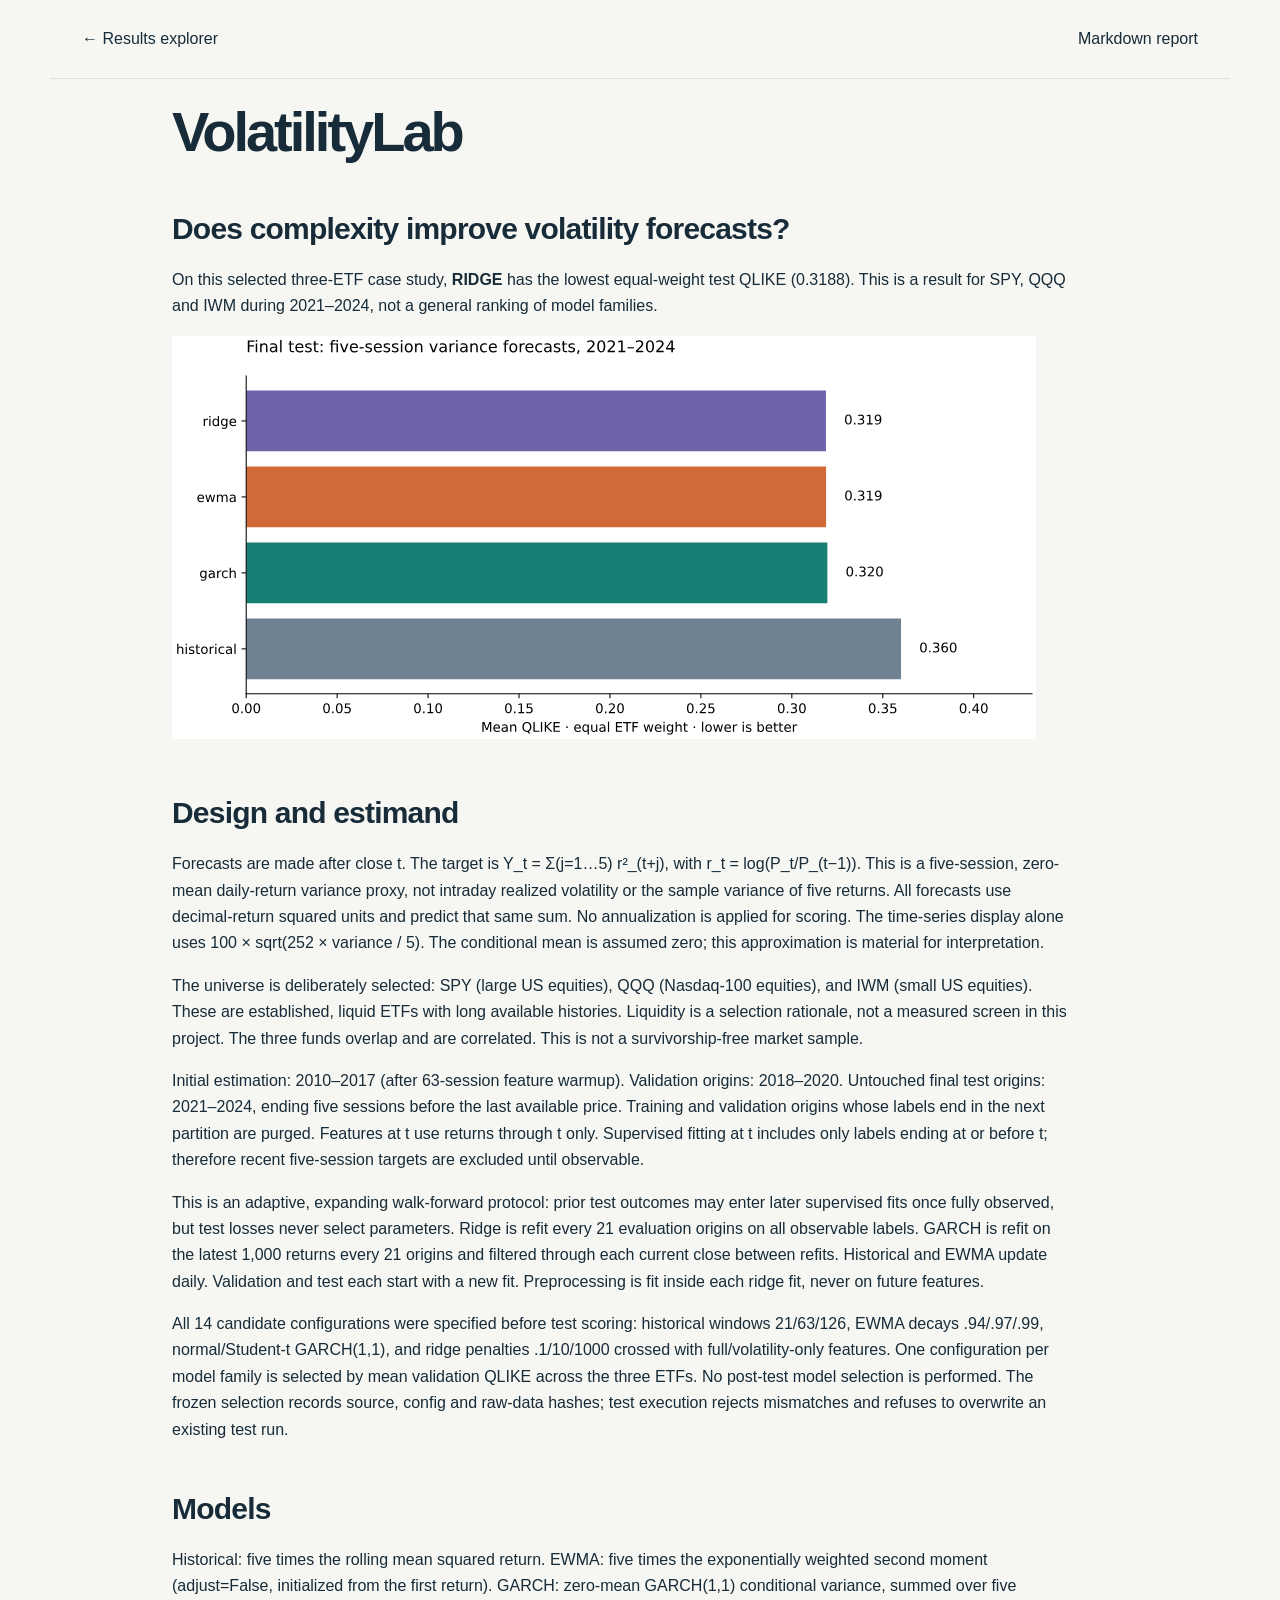
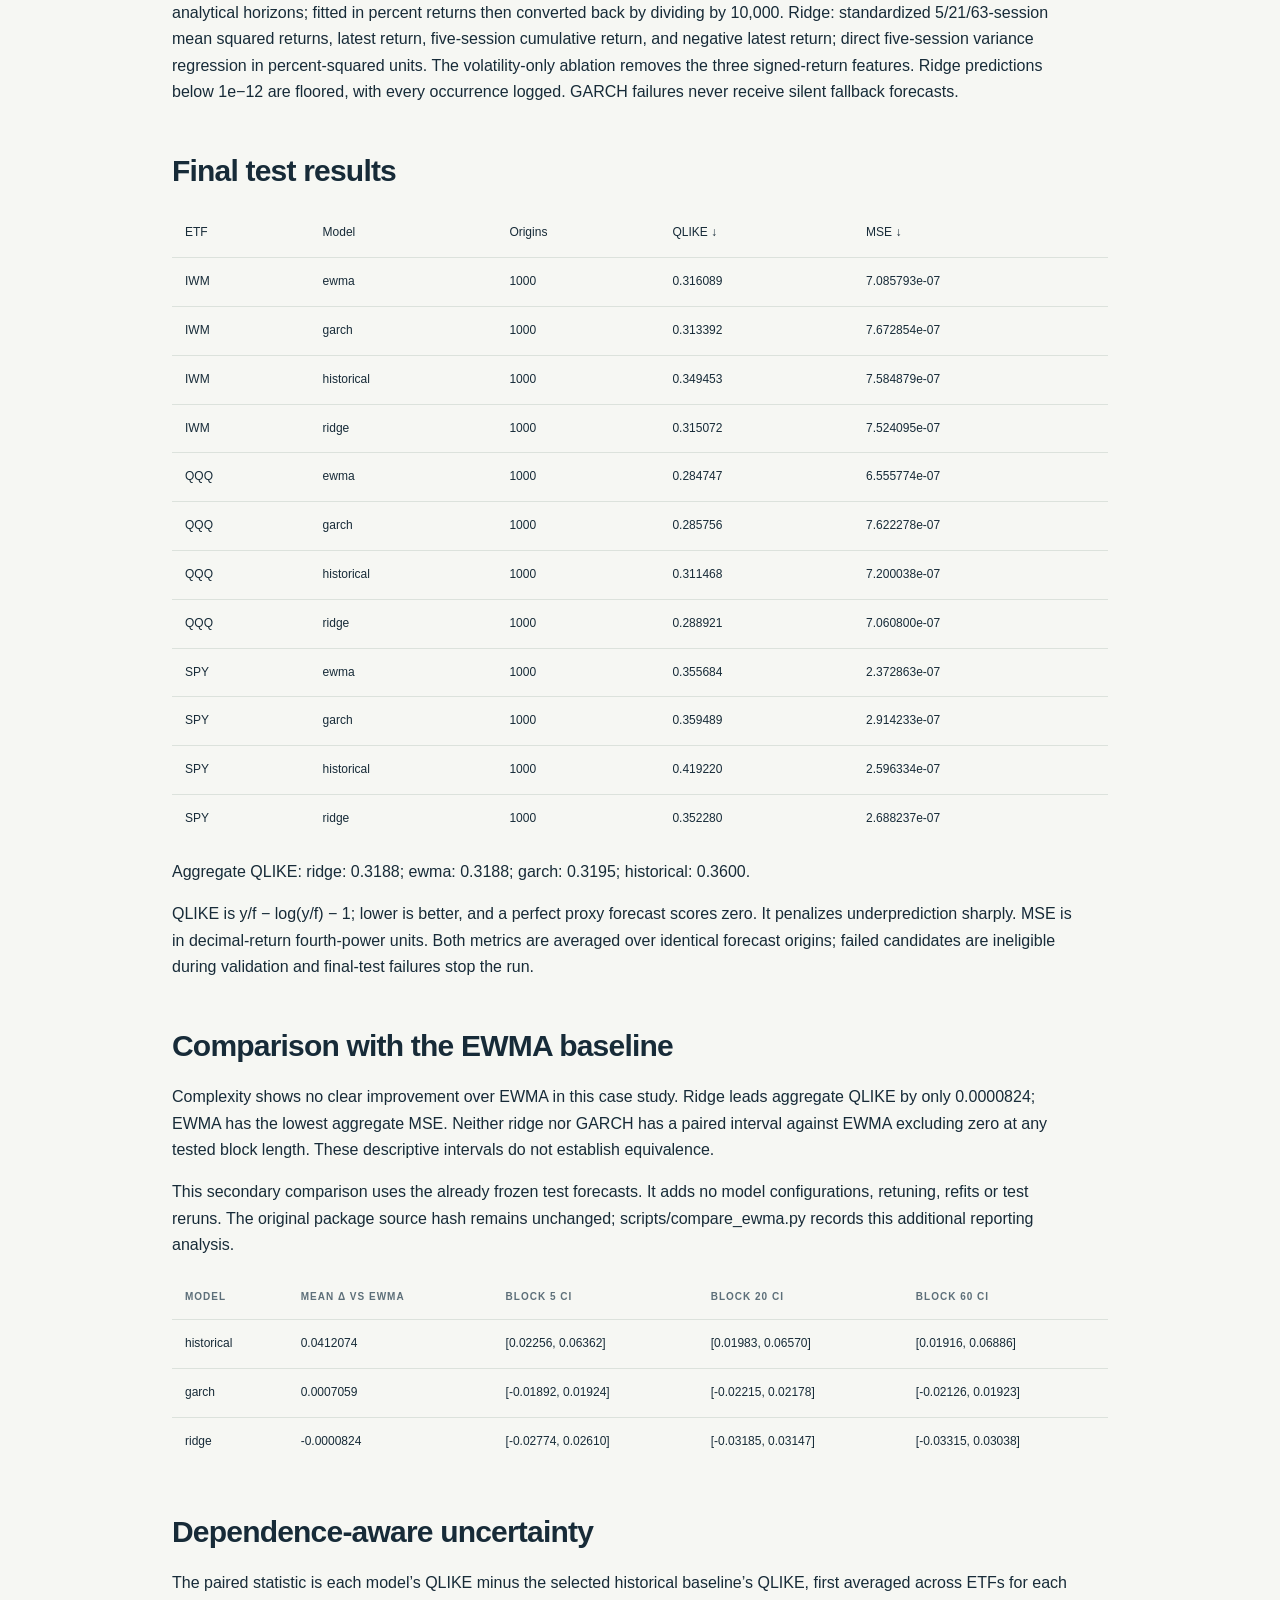
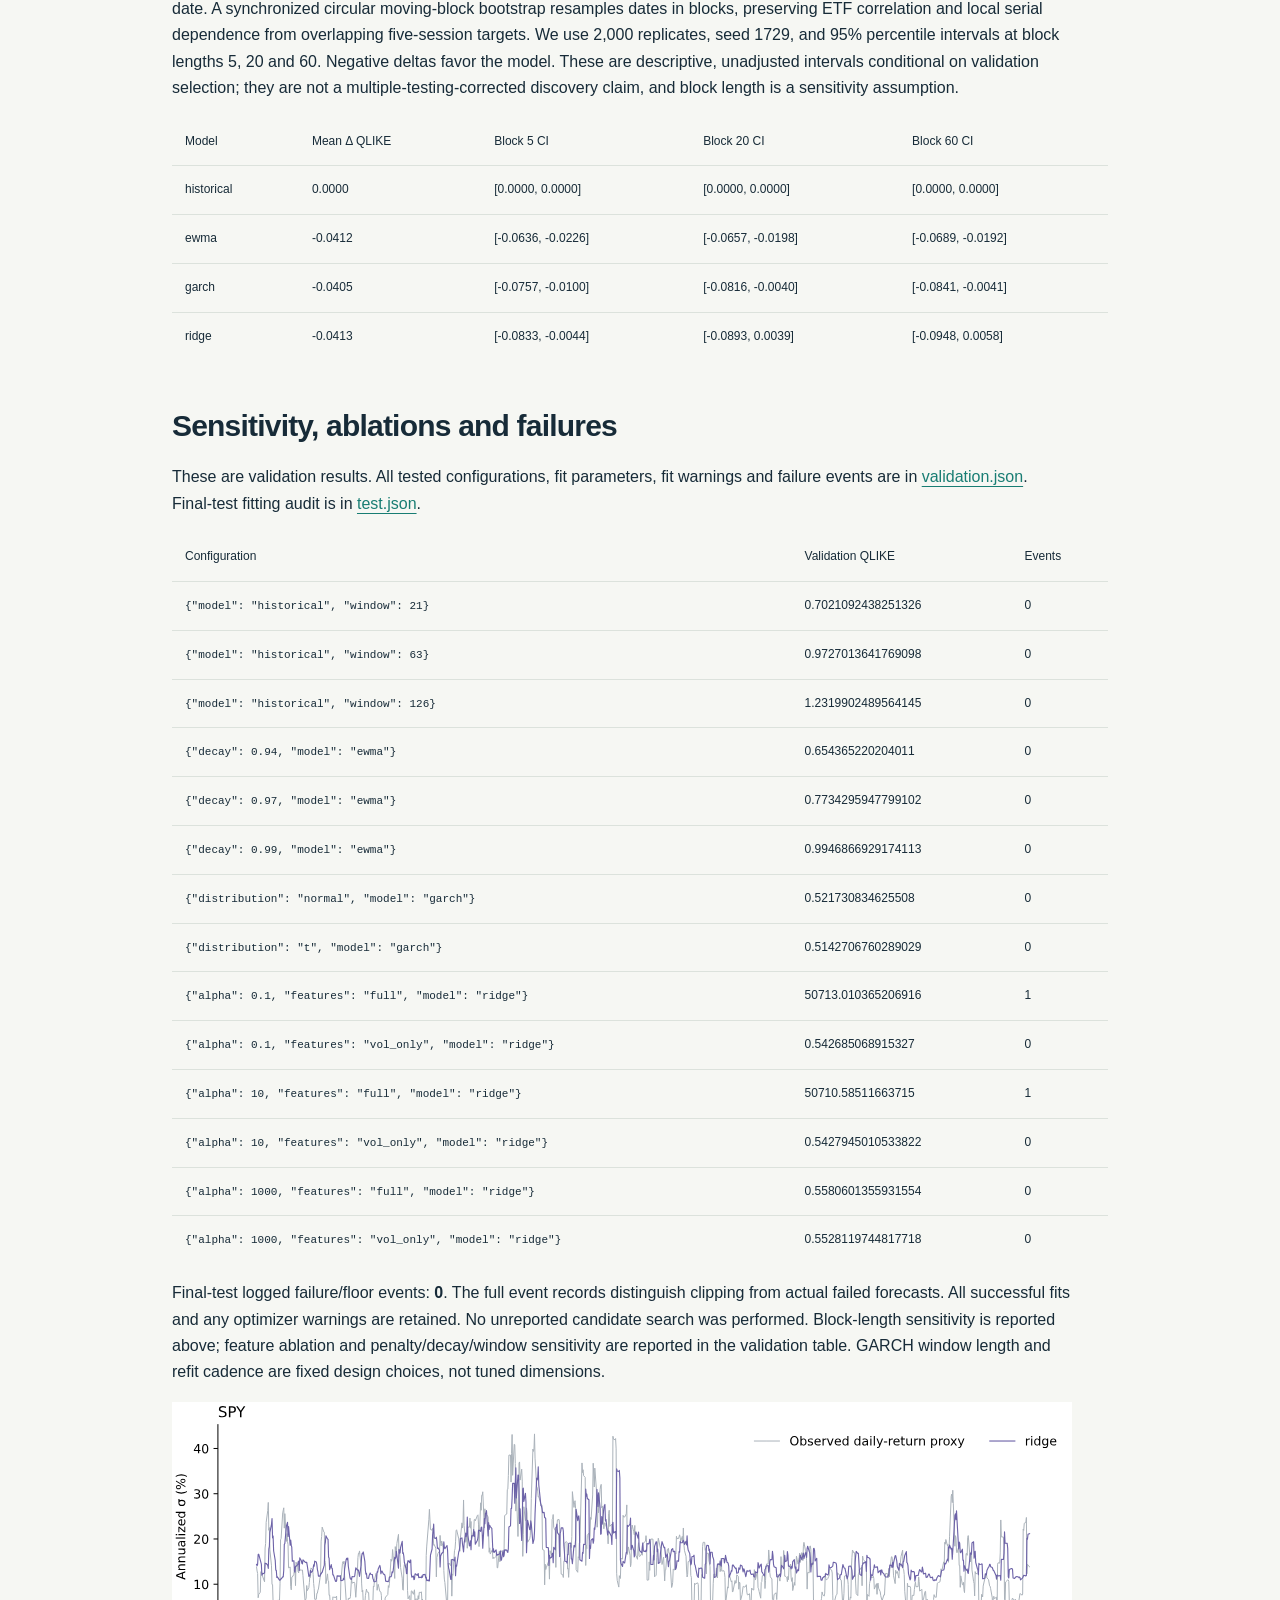
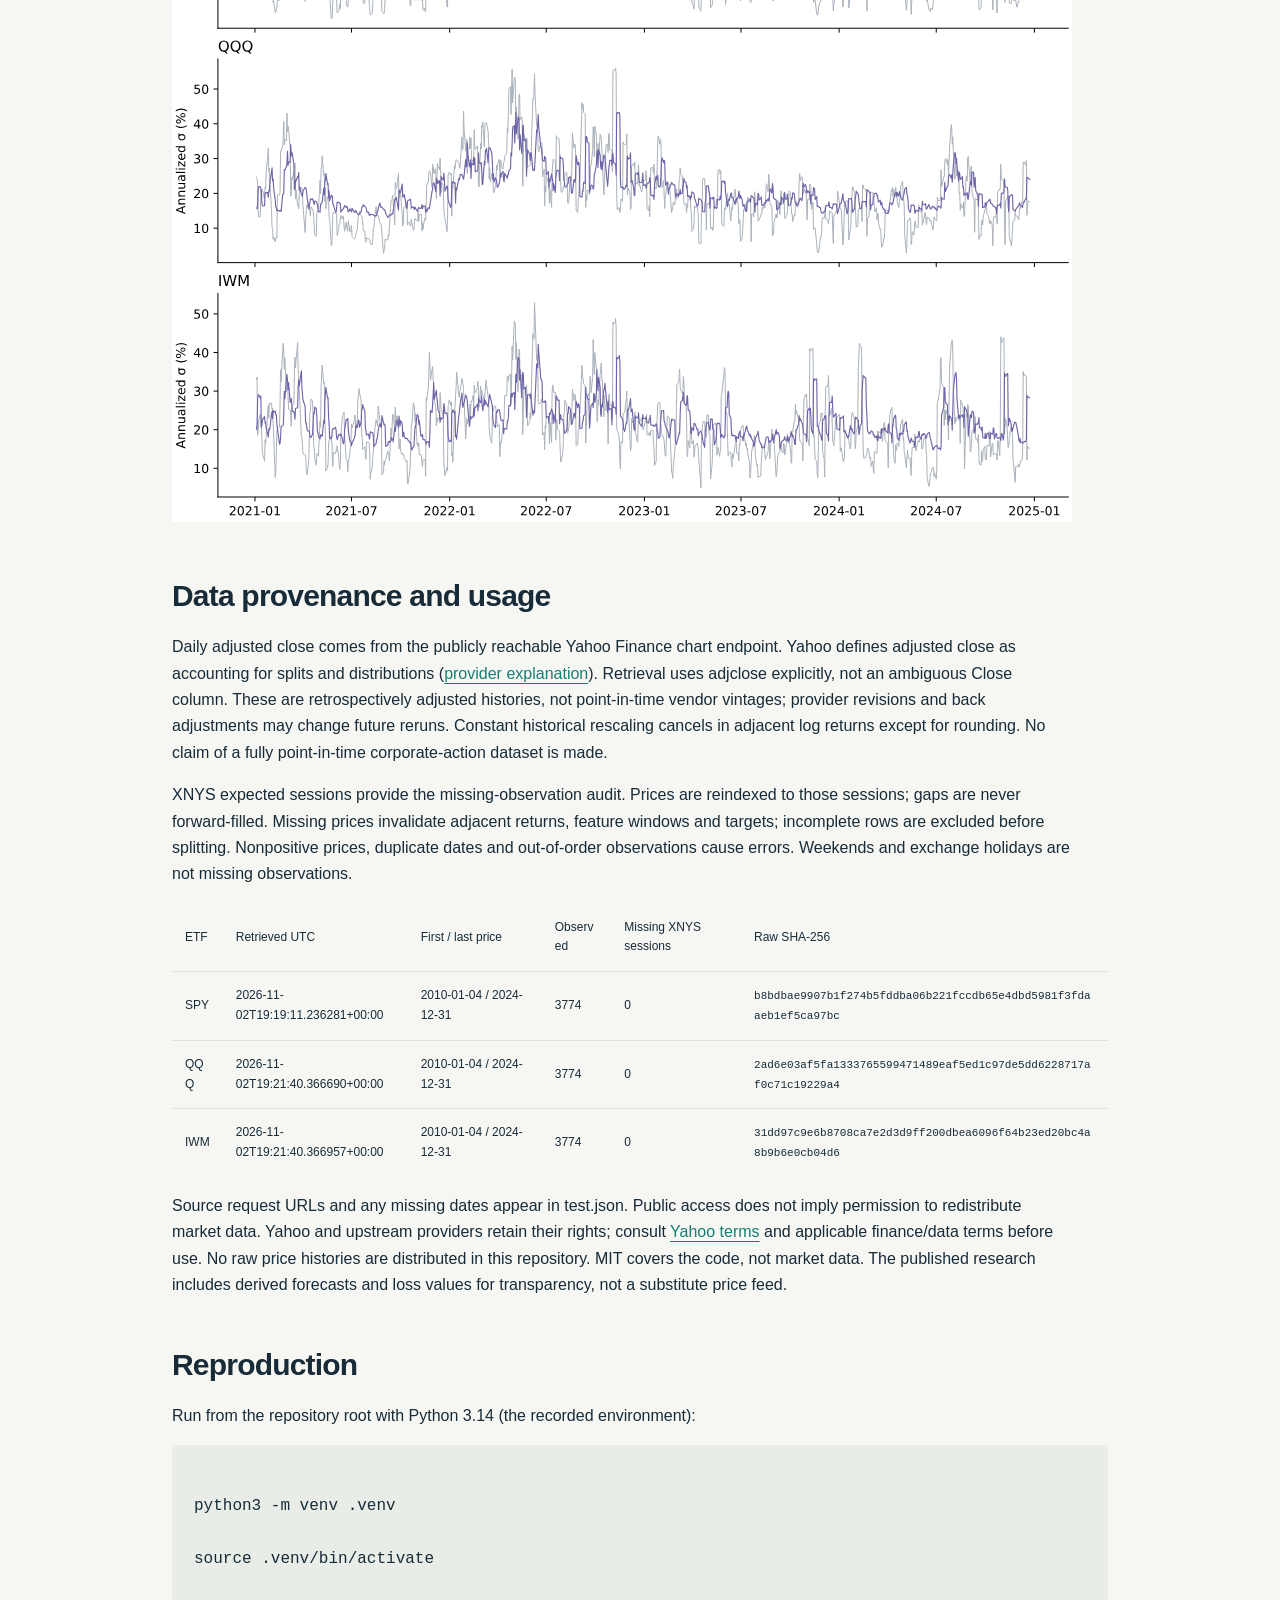
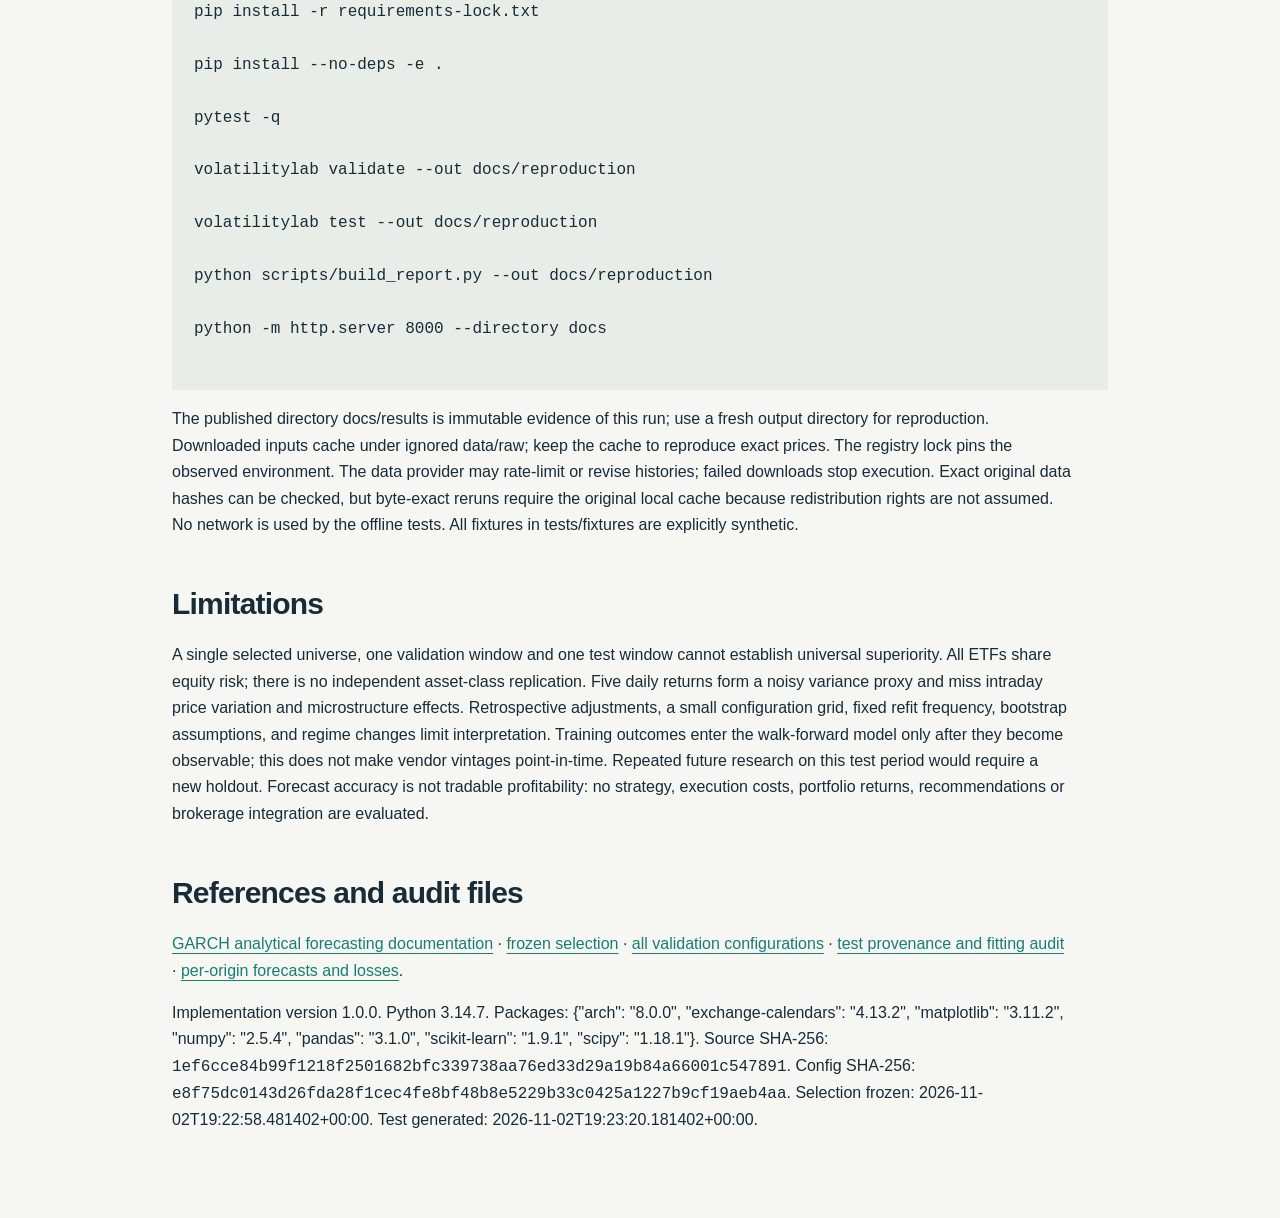
==== docs/report.html @ 75e5f73a "Publish reproducible ETF volatility study, frozen experiments, report and explorer" ====
<!doctype html><html lang="en"><meta charset="utf-8"><meta name="viewport" content="width=device-width,initial-scale=1"><title>VolatilityLab · Research report</title><link rel="stylesheet" href="style.css"><body><nav><a href="index.html">← Results explorer</a><a href="report.md">Markdown report</a></nav><main class="report"><h1>VolatilityLab</h1>
<h2>Does complexity improve volatility forecasts?</h2>
<p>On this selected three-ETF case study, <strong>RIDGE</strong> has the lowest equal-weight test QLIKE (0.3188). This is a result for SPY, QQQ and IWM during 2021–2024, not a general ranking of model families.</p>
<p><img alt="Final test comparison" src="comparison.svg"></p>
<h2>Design and estimand</h2>
<p>Forecasts are made after close t. The target is Y_t = Σ(j=1…5) r²_(t+j), with r_t = log(P_t/P_(t−1)). This is a five-session, zero-mean daily-return variance proxy, not intraday realized volatility or the sample variance of five returns. All forecasts use decimal-return squared units and predict that same sum. No annualization is applied for scoring. The time-series display alone uses 100 × sqrt(252 × variance / 5). The conditional mean is assumed zero; this approximation is material for interpretation.</p>
<p>The universe is deliberately selected: SPY (large US equities), QQQ (Nasdaq-100 equities), and IWM (small US equities). These are established, liquid ETFs with long available histories. Liquidity is a selection rationale, not a measured screen in this project. The three funds overlap and are correlated. This is not a survivorship-free market sample.</p>
<p>Initial estimation: 2010–2017 (after 63-session feature warmup). Validation origins: 2018–2020. Untouched final test origins: 2021–2024, ending five sessions before the last available price. Training and validation origins whose labels end in the next partition are purged. Features at t use returns through t only. Supervised fitting at t includes only labels ending at or before t; therefore recent five-session targets are excluded until observable.</p>
<p>This is an adaptive, expanding walk-forward protocol: prior test outcomes may enter later supervised fits once fully observed, but test losses never select parameters. Ridge is refit every 21 evaluation origins on all observable labels. GARCH is refit on the latest 1,000 returns every 21 origins and filtered through each current close between refits. Historical and EWMA update daily. Validation and test each start with a new fit. Preprocessing is fit inside each ridge fit, never on future features.</p>
<p>All 14 candidate configurations were specified before test scoring: historical windows 21/63/126, EWMA decays .94/.97/.99, normal/Student-t GARCH(1,1), and ridge penalties .1/10/1000 crossed with full/volatility-only features. One configuration per model family is selected by mean validation QLIKE across the three ETFs. No post-test model selection is performed. The frozen selection records source, config and raw-data hashes; test execution rejects mismatches and refuses to overwrite an existing test run.</p>
<h2>Models</h2>
<p>Historical: five times the rolling mean squared return. EWMA: five times the exponentially weighted second moment (adjust=False, initialized from the first return). GARCH: zero-mean GARCH(1,1) conditional variance, summed over five analytical horizons; fitted in percent returns then converted back by dividing by 10,000. Ridge: standardized 5/21/63-session mean squared returns, latest return, five-session cumulative return, and negative latest return; direct five-session variance regression in percent-squared units. The volatility-only ablation removes the three signed-return features. Ridge predictions below 1e−12 are floored, with every occurrence logged. GARCH failures never receive silent fallback forecasts.</p>
<h2>Final test results</h2>
<div class="table-wrap"><table>
<tr><td>ETF</td><td>Model</td><td>Origins</td><td>QLIKE ↓</td><td>MSE ↓</td></tr>
<tr><td>IWM</td><td>ewma</td><td>1000</td><td>0.316089</td><td>7.085793e-07</td></tr>
<tr><td>IWM</td><td>garch</td><td>1000</td><td>0.313392</td><td>7.672854e-07</td></tr>
<tr><td>IWM</td><td>historical</td><td>1000</td><td>0.349453</td><td>7.584879e-07</td></tr>
<tr><td>IWM</td><td>ridge</td><td>1000</td><td>0.315072</td><td>7.524095e-07</td></tr>
<tr><td>QQQ</td><td>ewma</td><td>1000</td><td>0.284747</td><td>6.555774e-07</td></tr>
<tr><td>QQQ</td><td>garch</td><td>1000</td><td>0.285756</td><td>7.622278e-07</td></tr>
<tr><td>QQQ</td><td>historical</td><td>1000</td><td>0.311468</td><td>7.200038e-07</td></tr>
<tr><td>QQQ</td><td>ridge</td><td>1000</td><td>0.288921</td><td>7.060800e-07</td></tr>
<tr><td>SPY</td><td>ewma</td><td>1000</td><td>0.355684</td><td>2.372863e-07</td></tr>
<tr><td>SPY</td><td>garch</td><td>1000</td><td>0.359489</td><td>2.914233e-07</td></tr>
<tr><td>SPY</td><td>historical</td><td>1000</td><td>0.419220</td><td>2.596334e-07</td></tr>
<tr><td>SPY</td><td>ridge</td><td>1000</td><td>0.352280</td><td>2.688237e-07</td></tr>
</table></div>
<p>Aggregate QLIKE: ridge: 0.3188; ewma: 0.3188; garch: 0.3195; historical: 0.3600.</p>
<p>QLIKE is y/f − log(y/f) − 1; lower is better, and a perfect proxy forecast scores zero. It penalizes underprediction sharply. MSE is in decimal-return fourth-power units. Both metrics are averaged over identical forecast origins; failed candidates are ineligible during validation and final-test failures stop the run.</p>
<h2>Comparison with the EWMA baseline</h2><p>Complexity shows no clear improvement over EWMA in this case study. Ridge leads aggregate QLIKE by only 0.0000824; EWMA has the lowest aggregate MSE. Neither ridge nor GARCH has a paired interval against EWMA excluding zero at any tested block length. These descriptive intervals do not establish equivalence.</p><p>This secondary comparison uses the already frozen test forecasts. It adds no model configurations, retuning, refits or test reruns. The original package source hash remains unchanged; scripts/compare_ewma.py records this additional reporting analysis.</p><div class="table-wrap"><table><tr><th>Model</th><th>Mean Δ vs EWMA</th><th>Block 5 CI</th><th>Block 20 CI</th><th>Block 60 CI</th></tr><tr><td>historical</td><td>0.0412074</td><td>[0.02256, 0.06362]</td><td>[0.01983, 0.06570]</td><td>[0.01916, 0.06886]</td></tr><tr><td>garch</td><td>0.0007059</td><td>[-0.01892, 0.01924]</td><td>[-0.02215, 0.02178]</td><td>[-0.02126, 0.01923]</td></tr><tr><td>ridge</td><td>-0.0000824</td><td>[-0.02774, 0.02610]</td><td>[-0.03185, 0.03147]</td><td>[-0.03315, 0.03038]</td></tr></table></div><h2>Dependence-aware uncertainty</h2>
<p>The paired statistic is each model’s QLIKE minus the selected historical baseline’s QLIKE, first averaged across ETFs for each date. A synchronized circular moving-block bootstrap resamples dates in blocks, preserving ETF correlation and local serial dependence from overlapping five-session targets. We use 2,000 replicates, seed 1729, and 95% percentile intervals at block lengths 5, 20 and 60. Negative deltas favor the model. These are descriptive, unadjusted intervals conditional on validation selection; they are not a multiple-testing-corrected discovery claim, and block length is a sensitivity assumption.</p>
<div class="table-wrap"><table>
<tr><td>Model</td><td>Mean Δ QLIKE</td><td>Block 5 CI</td><td>Block 20 CI</td><td>Block 60 CI</td></tr>
<tr><td>historical</td><td>0.0000</td><td>[0.0000, 0.0000]</td><td>[0.0000, 0.0000]</td><td>[0.0000, 0.0000]</td></tr>
<tr><td>ewma</td><td>-0.0412</td><td>[-0.0636, -0.0226]</td><td>[-0.0657, -0.0198]</td><td>[-0.0689, -0.0192]</td></tr>
<tr><td>garch</td><td>-0.0405</td><td>[-0.0757, -0.0100]</td><td>[-0.0816, -0.0040]</td><td>[-0.0841, -0.0041]</td></tr>
<tr><td>ridge</td><td>-0.0413</td><td>[-0.0833, -0.0044]</td><td>[-0.0893, 0.0039]</td><td>[-0.0948, 0.0058]</td></tr>
</table></div>
<h2>Sensitivity, ablations and failures</h2>
<p>These are validation results. All tested configurations, fit parameters, fit warnings and failure events are in <a href="results/validation.json">validation.json</a>. Final-test fitting audit is in <a href="results/test.json">test.json</a>.</p>
<div class="table-wrap"><table>
<tr><td>Configuration</td><td>Validation QLIKE</td><td>Events</td></tr>
<tr><td><code>{&quot;model&quot;: &quot;historical&quot;, &quot;window&quot;: 21}</code></td><td>0.7021092438251326</td><td>0</td></tr>
<tr><td><code>{&quot;model&quot;: &quot;historical&quot;, &quot;window&quot;: 63}</code></td><td>0.9727013641769098</td><td>0</td></tr>
<tr><td><code>{&quot;model&quot;: &quot;historical&quot;, &quot;window&quot;: 126}</code></td><td>1.2319902489564145</td><td>0</td></tr>
<tr><td><code>{&quot;decay&quot;: 0.94, &quot;model&quot;: &quot;ewma&quot;}</code></td><td>0.654365220204011</td><td>0</td></tr>
<tr><td><code>{&quot;decay&quot;: 0.97, &quot;model&quot;: &quot;ewma&quot;}</code></td><td>0.7734295947799102</td><td>0</td></tr>
<tr><td><code>{&quot;decay&quot;: 0.99, &quot;model&quot;: &quot;ewma&quot;}</code></td><td>0.9946866929174113</td><td>0</td></tr>
<tr><td><code>{&quot;distribution&quot;: &quot;normal&quot;, &quot;model&quot;: &quot;garch&quot;}</code></td><td>0.521730834625508</td><td>0</td></tr>
<tr><td><code>{&quot;distribution&quot;: &quot;t&quot;, &quot;model&quot;: &quot;garch&quot;}</code></td><td>0.5142706760289029</td><td>0</td></tr>
<tr><td><code>{&quot;alpha&quot;: 0.1, &quot;features&quot;: &quot;full&quot;, &quot;model&quot;: &quot;ridge&quot;}</code></td><td>50713.010365206916</td><td>1</td></tr>
<tr><td><code>{&quot;alpha&quot;: 0.1, &quot;features&quot;: &quot;vol_only&quot;, &quot;model&quot;: &quot;ridge&quot;}</code></td><td>0.542685068915327</td><td>0</td></tr>
<tr><td><code>{&quot;alpha&quot;: 10, &quot;features&quot;: &quot;full&quot;, &quot;model&quot;: &quot;ridge&quot;}</code></td><td>50710.58511663715</td><td>1</td></tr>
<tr><td><code>{&quot;alpha&quot;: 10, &quot;features&quot;: &quot;vol_only&quot;, &quot;model&quot;: &quot;ridge&quot;}</code></td><td>0.5427945010533822</td><td>0</td></tr>
<tr><td><code>{&quot;alpha&quot;: 1000, &quot;features&quot;: &quot;full&quot;, &quot;model&quot;: &quot;ridge&quot;}</code></td><td>0.5580601355931554</td><td>0</td></tr>
<tr><td><code>{&quot;alpha&quot;: 1000, &quot;features&quot;: &quot;vol_only&quot;, &quot;model&quot;: &quot;ridge&quot;}</code></td><td>0.5528119744817718</td><td>0</td></tr>
</table></div>
<p>Final-test logged failure/floor events: <strong>0</strong>. The full event records distinguish clipping from actual failed forecasts. All successful fits and any optimizer warnings are retained. No unreported candidate search was performed. Block-length sensitivity is reported above; feature ablation and penalty/decay/window sensitivity are reported in the validation table. GARCH window length and refit cadence are fixed design choices, not tuned dimensions.</p>
<p><img alt="Observed proxy and best aggregate model" src="paths.svg"></p>
<h2>Data provenance and usage</h2>
<p>Daily adjusted close comes from the publicly reachable Yahoo Finance chart endpoint. Yahoo defines adjusted close as accounting for splits and distributions (<a href="https://in.help.yahoo.com/kb/adjusted-close-sln28256.html">provider explanation</a>). Retrieval uses adjclose explicitly, not an ambiguous Close column. These are retrospectively adjusted histories, not point-in-time vendor vintages; provider revisions and back adjustments may change future reruns. Constant historical rescaling cancels in adjacent log returns except for rounding. No claim of a fully point-in-time corporate-action dataset is made.</p>
<p>XNYS expected sessions provide the missing-observation audit. Prices are reindexed to those sessions; gaps are never forward-filled. Missing prices invalidate adjacent returns, feature windows and targets; incomplete rows are excluded before splitting. Nonpositive prices, duplicate dates and out-of-order observations cause errors. Weekends and exchange holidays are not missing observations.</p>
<div class="table-wrap"><table>
<tr><td>ETF</td><td>Retrieved UTC</td><td>First / last price</td><td>Observed</td><td>Missing XNYS sessions</td><td>Raw SHA-256</td></tr>
<tr><td>SPY</td><td>2026-11-02T19:19:11.236281+00:00</td><td>2010-01-04 / 2024-12-31</td><td>3774</td><td>0</td><td><code>b8bdbae9907b1f274b5fddba06b221fccdb65e4dbd5981f3fdaaeb1ef5ca97bc</code></td></tr>
<tr><td>QQQ</td><td>2026-11-02T19:21:40.366690+00:00</td><td>2010-01-04 / 2024-12-31</td><td>3774</td><td>0</td><td><code>2ad6e03af5fa1333765599471489eaf5ed1c97de5dd6228717af0c71c19229a4</code></td></tr>
<tr><td>IWM</td><td>2026-11-02T19:21:40.366957+00:00</td><td>2010-01-04 / 2024-12-31</td><td>3774</td><td>0</td><td><code>31dd97c9e6b8708ca7e2d3d9ff200dbea6096f64b23ed20bc4a8b9b6e0cb04d6</code></td></tr>
</table></div>
<p>Source request URLs and any missing dates appear in test.json. Public access does not imply permission to redistribute market data. Yahoo and upstream providers retain their rights; consult <a href="https://legal.yahoo.com/us/en/yahoo/terms/otos/index.html">Yahoo terms</a> and applicable finance/data terms before use. No raw price histories are distributed in this repository. MIT covers the code, not market data. The published research includes derived forecasts and loss values for transparency, not a substitute price feed.</p>
<h2>Reproduction</h2>
<p>Run from the repository root with Python 3.14 (the recorded environment):</p>
<pre><code>
python3 -m venv .venv

source .venv/bin/activate

pip install -r requirements-lock.txt

pip install --no-deps -e .

pytest -q

volatilitylab validate --out docs/reproduction

volatilitylab test --out docs/reproduction

python scripts/build_report.py --out docs/reproduction

python -m http.server 8000 --directory docs

</code></pre>
<p>The published directory docs/results is immutable evidence of this run; use a fresh output directory for reproduction. Downloaded inputs cache under ignored data/raw; keep the cache to reproduce exact prices. The registry lock pins the observed environment. The data provider may rate-limit or revise histories; failed downloads stop execution. Exact original data hashes can be checked, but byte-exact reruns require the original local cache because redistribution rights are not assumed. No network is used by the offline tests. All fixtures in tests/fixtures are explicitly synthetic.</p>
<h2>Limitations</h2>
<p>A single selected universe, one validation window and one test window cannot establish universal superiority. All ETFs share equity risk; there is no independent asset-class replication. Five daily returns form a noisy variance proxy and miss intraday price variation and microstructure effects. Retrospective adjustments, a small configuration grid, fixed refit frequency, bootstrap assumptions, and regime changes limit interpretation. Training outcomes enter the walk-forward model only after they become observable; this does not make vendor vintages point-in-time. Repeated future research on this test period would require a new holdout. Forecast accuracy is not tradable profitability: no strategy, execution costs, portfolio returns, recommendations or brokerage integration are evaluated.</p>
<h2>References and audit files</h2>
<p><a href="https://arch.readthedocs.io/en/stable/univariate/forecasting.html">GARCH analytical forecasting documentation</a> · <a href="results/frozen.json">frozen selection</a> · <a href="results/validation.json">all validation configurations</a> · <a href="results/test.json">test provenance and fitting audit</a> · <a href="results/forecasts.csv">per-origin forecasts and losses</a>.</p>
<p>Implementation version 1.0.0. Python 3.14.7. Packages: {&quot;arch&quot;: &quot;8.0.0&quot;, &quot;exchange-calendars&quot;: &quot;4.13.2&quot;, &quot;matplotlib&quot;: &quot;3.11.2&quot;, &quot;numpy&quot;: &quot;2.5.4&quot;, &quot;pandas&quot;: &quot;3.1.0&quot;, &quot;scikit-learn&quot;: &quot;1.9.1&quot;, &quot;scipy&quot;: &quot;1.18.1&quot;}. Source SHA-256: <code>1ef6cce84b99f1218f2501682bfc339738aa76ed33d29a19b84a66001c547891</code>. Config SHA-256: <code>e8f75dc0143d26fda28f1cec4fe8bf48b8e5229b33c0425a1227b9cf19aeb4aa</code>. Selection frozen: 2026-11-02T19:22:58.481402+00:00. Test generated: 2026-11-02T19:23:20.181402+00:00.</p></main></body></html>
---- docs/style.css ----
:root{--ink:#172b38;--muted:#5d6f79;--paper:#f6f7f3;--line:#dce2dc;--green:#187d73;--orange:#d16a38}*{box-sizing:border-box}body{margin:0;background:var(--paper);color:var(--ink);font:16px/1.65 -apple-system,BlinkMacSystemFont,"Segoe UI",sans-serif}nav,main,footer{max-width:1180px;margin:auto}nav{padding:26px 32px;display:flex;justify-content:space-between;align-items:center;border-bottom:1px solid var(--line)}a{color:var(--green);text-underline-offset:4px}nav a{text-decoration:none;color:var(--ink)}nav div{display:flex;gap:28px;font-size:14px}.brand{font-weight:750;font-size:20px;display:flex;align-items:center;gap:12px}.mark{width:35px;height:35px;background:var(--ink);color:white;display:inline-flex;align-items:center;justify-content:center;font:700 23px Georgia}.mark span{color:#8bd3b8;margin-left:-7px}main{padding:0 32px}header{padding:65px 0 46px}.eyebrow{font:600 11px/1.6 ui-monospace,monospace;letter-spacing:1.8px;color:var(--green)}.dot{display:inline-block;width:7px;height:7px;background:var(--green);border-radius:50%;margin-right:7px}h1{font-size:clamp(42px,6.1vw,76px);font-weight:550;letter-spacing:-3px;line-height:1.08;margin:23px 0}h2{font-size:30px;line-height:1.2;letter-spacing:-.8px;font-weight:550;margin:12px 0 20px}.intro{font-size:19px;color:var(--muted);line-height:1.65}.tags{display:flex;flex-wrap:wrap;gap:12px;margin-top:27px}.tags span{font:10px ui-monospace,monospace;letter-spacing:1px;border:1px solid #cbd6ce;border-radius:3px;padding:8px 10px}.finding{background:#e7eee7;border:1px solid #d2ded3;padding:28px 32px;display:flex;justify-content:space-between;align-items:center;gap:24px;margin-bottom:36px}.finding h2{margin:9px 0}.finding p{max-width:670px;margin:0;color:#435a53}.button{display:inline-block;white-space:nowrap;border:1px solid #98b6a8;padding:10px 15px;font-size:13px;text-decoration:none}section{padding:33px 0 39px;border-bottom:1px solid var(--line)}.section-head{display:flex;justify-content:space-between;gap:30px;align-items:center}.controls{display:flex;gap:16px}label{font-size:11px;color:var(--muted);font-weight:600;letter-spacing:.4px}select{display:block;padding:9px 28px 9px 11px;border:1px solid #c6d0ca;background:#fff;border-radius:4px;color:var(--ink);font-size:13px;margin-top:6px}.inline-control{display:flex;align-items:center;gap:15px;margin:25px 0}.inline-control select{margin:0}.muted{color:var(--muted);font-size:13px}.bars{display:grid;gap:17px;padding:25px 0 30px}.bar-row{display:grid;grid-template-columns:90px 1fr 95px;gap:16px;align-items:center;font-size:13px}.track{background:#e8ece6;height:27px;border-radius:2px}.fill{height:100%;border-radius:2px;transition:width .25s}.value{font:12px ui-monospace,monospace}table{border-collapse:collapse;width:100%;font-size:13px;text-align:left}td,th{padding:14px 13px;border-bottom:1px solid var(--line)}th{font-size:10px;letter-spacing:1px;text-transform:uppercase;color:var(--muted);font-weight:600}tbody tr:last-child td{border-bottom:0}td code{font-size:11px}code{overflow-wrap:anywhere}.table-wrap{overflow-x:auto}.legend{display:flex;gap:24px;font-size:12px;margin-top:24px}.actual{color:#8996a0}.forecast{color:var(--green)}#path{width:100%;display:block;background:#fbfcfa;border:1px solid var(--line);margin-top:12px}.methods{display:grid;grid-template-columns:1fr 1fr;gap:70px;padding:45px 0}.methods p{color:var(--muted)}ol{list-style:none;counter-reset:step;padding:0;margin:0}li{counter-increment:step;position:relative;padding:0 0 22px 42px}li:before{content:'0' counter(step);position:absolute;left:0;top:1px;color:var(--green);font:13px ui-monospace,monospace}li strong{font-size:14px}li span{display:block;font-size:13px;color:var(--muted)}.downloads{display:grid;grid-template-columns:1fr 1fr;gap:12px;margin:28px 0}.downloads a{padding:20px;border:1px solid var(--line);text-decoration:none;font-size:14px;background:#fafbf8}.downloads a:hover{border-color:var(--green)}small{display:block;font-size:11px;color:var(--muted);margin-top:5px}details{margin:25px 0}summary{cursor:pointer;font-size:14px}footer{display:flex;justify-content:space-between;padding:28px 32px;color:var(--muted);font-size:11px}.report{max-width:1000px;padding-bottom:70px}.report h1{font-size:56px}.report h2{margin-top:48px}.report img{max-width:100%}.report p{max-width:900px}.report pre{background:#e8eee7;padding:22px;overflow:auto}.report td{font-size:12px;overflow-wrap:anywhere}.report table{min-width:680px}a:focus-visible,select:focus-visible,summary:focus-visible{outline:3px solid #d16a38;outline-offset:4px}@media(max-width:700px){nav{padding:19px 20px}nav div{gap:12px;font-size:11px}main{padding:0 20px}h1{letter-spacing:-2px}.finding,.section-head{display:block}.finding{padding:24px}.button{margin-top:20px}.controls{margin:20px 0}.methods{grid-template-columns:1fr;gap:20px}.downloads{grid-template-columns:1fr}footer{display:block}.bar-row{grid-template-columns:75px 1fr 75px;gap:8px}.value{font-size:10px}.report h1{font-size:42px}}
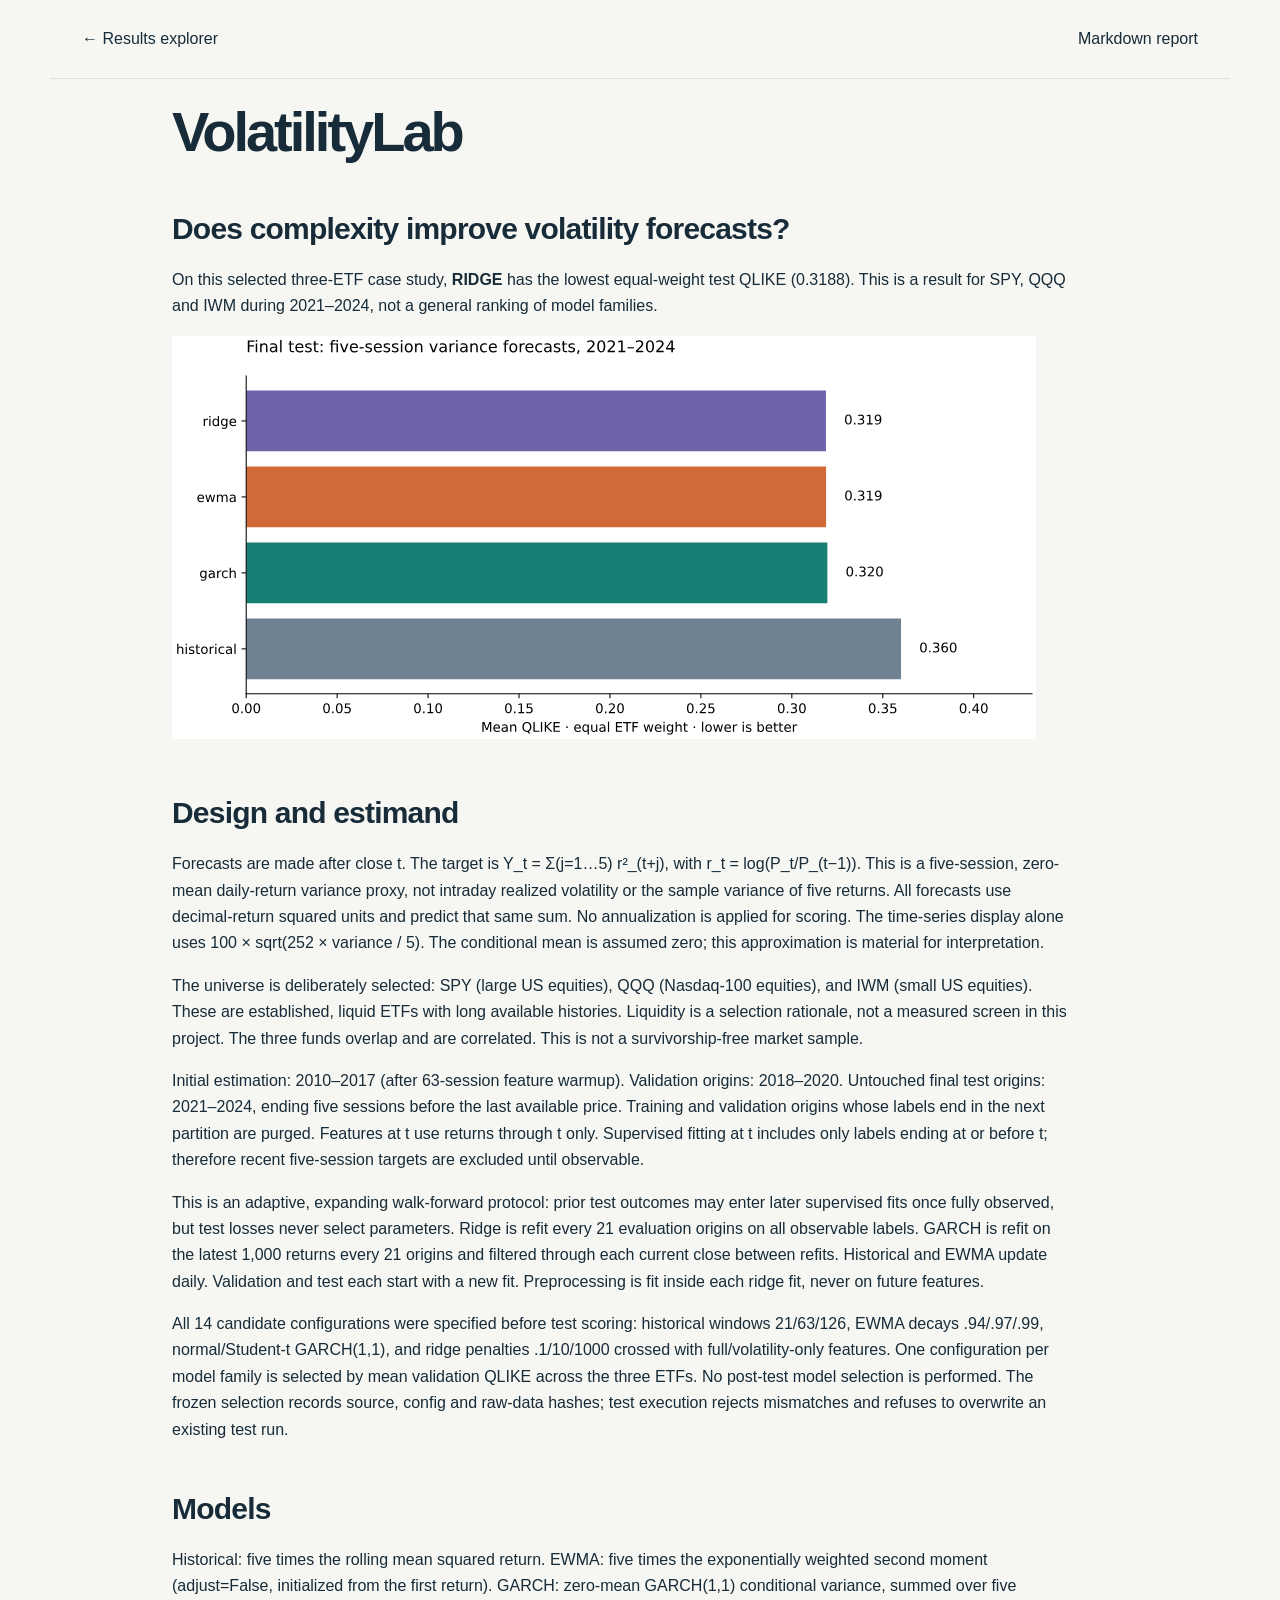
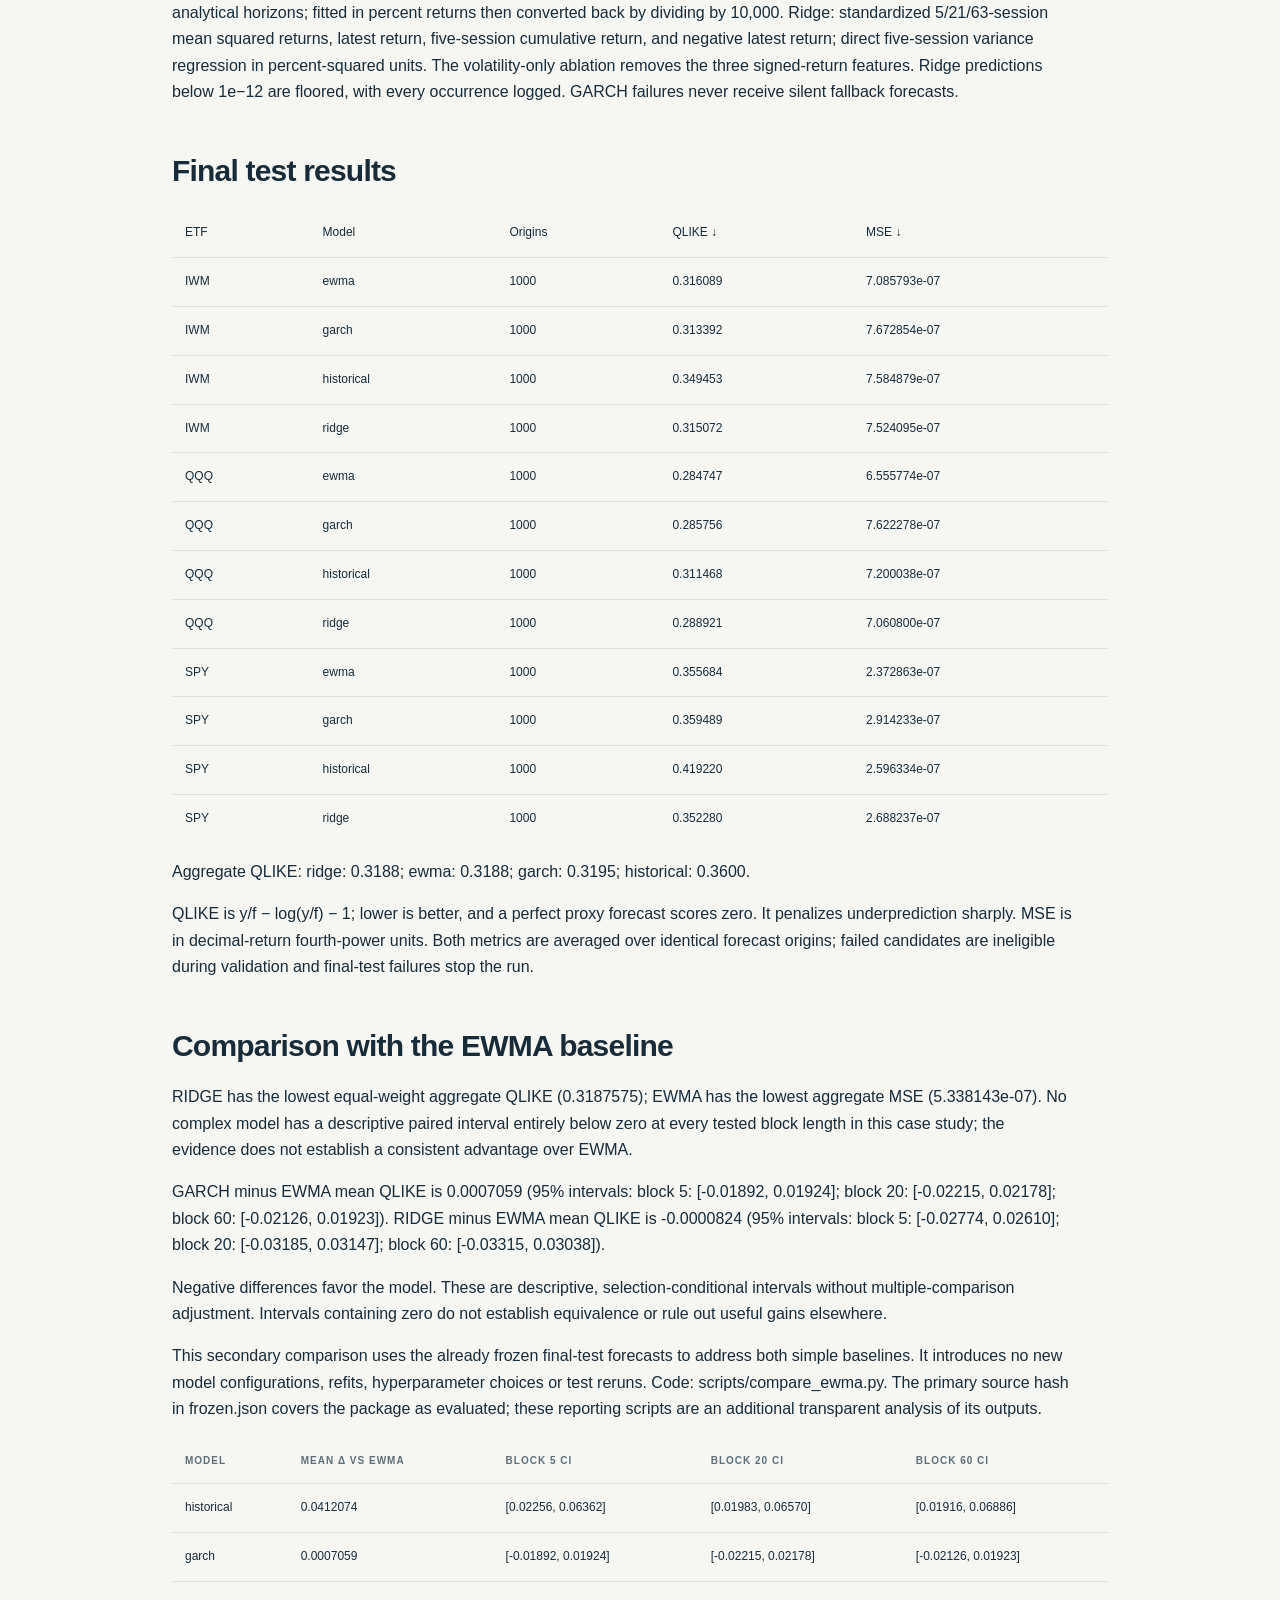
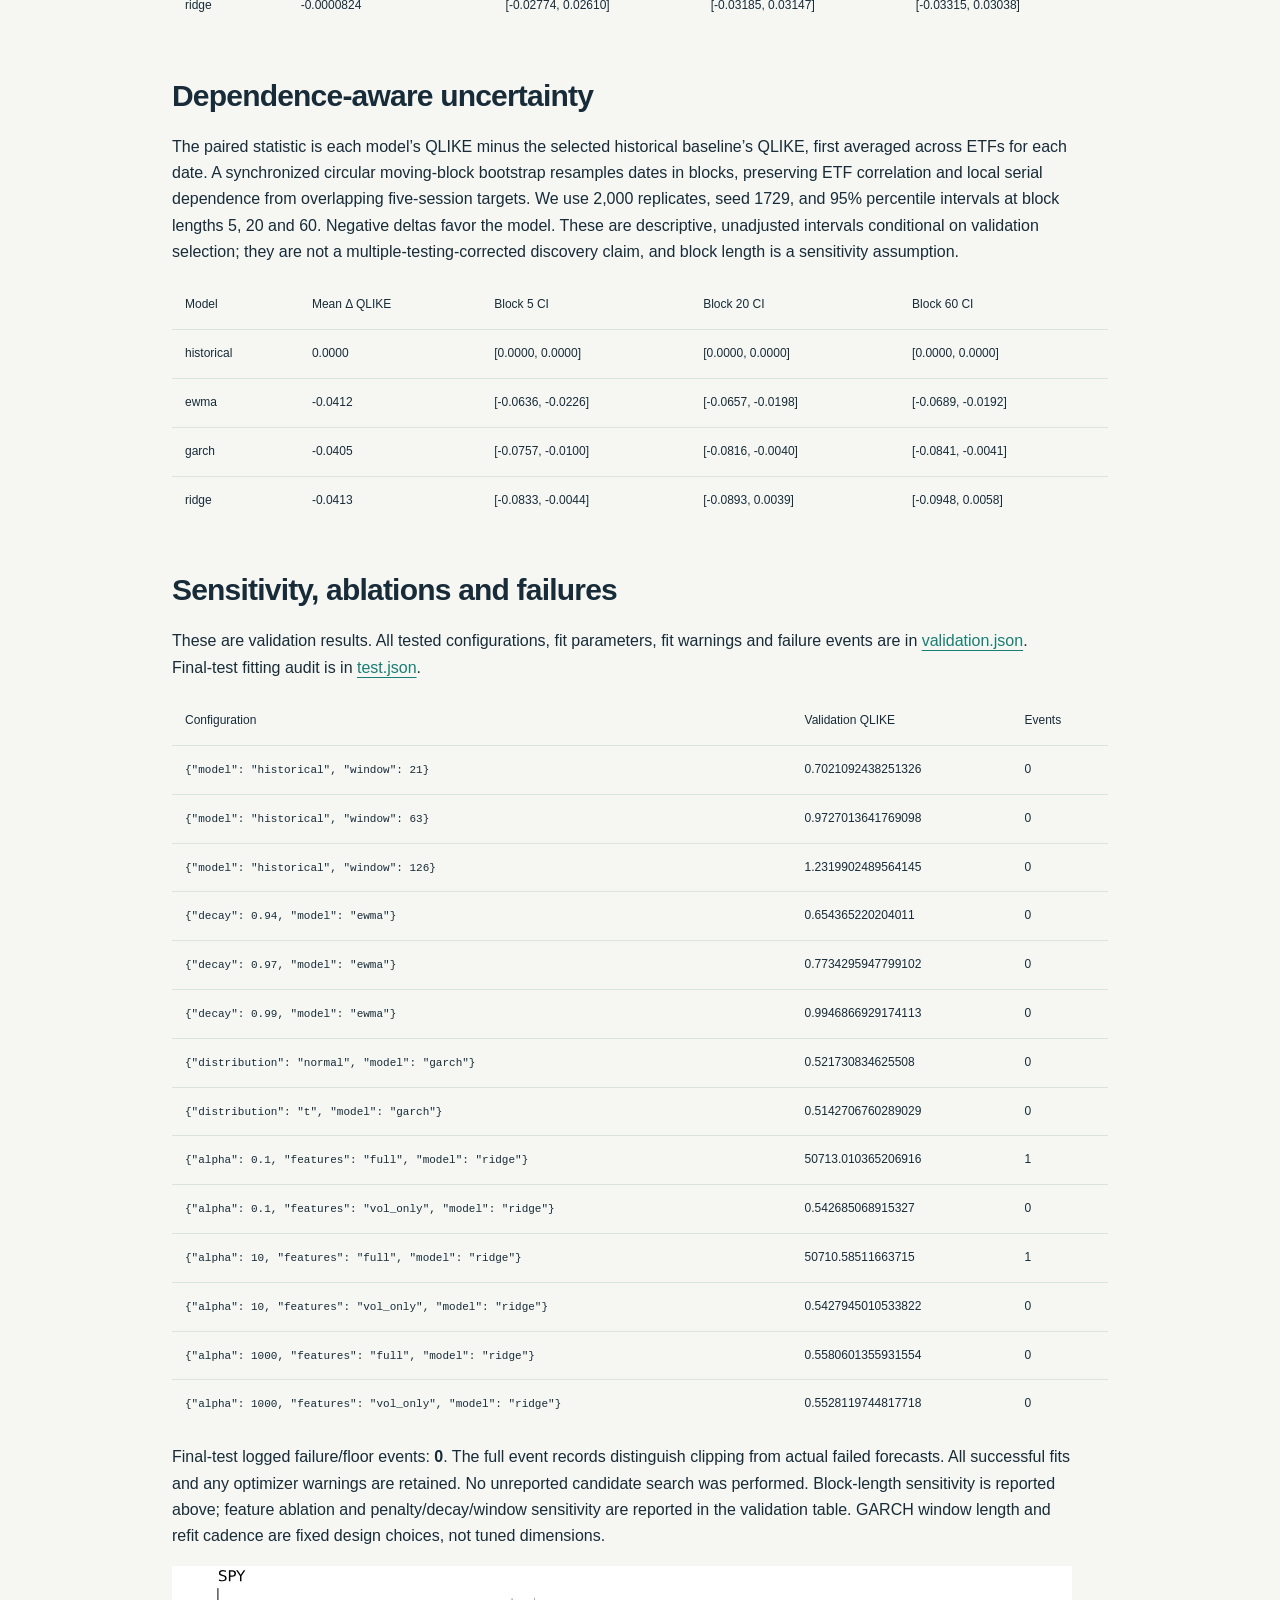
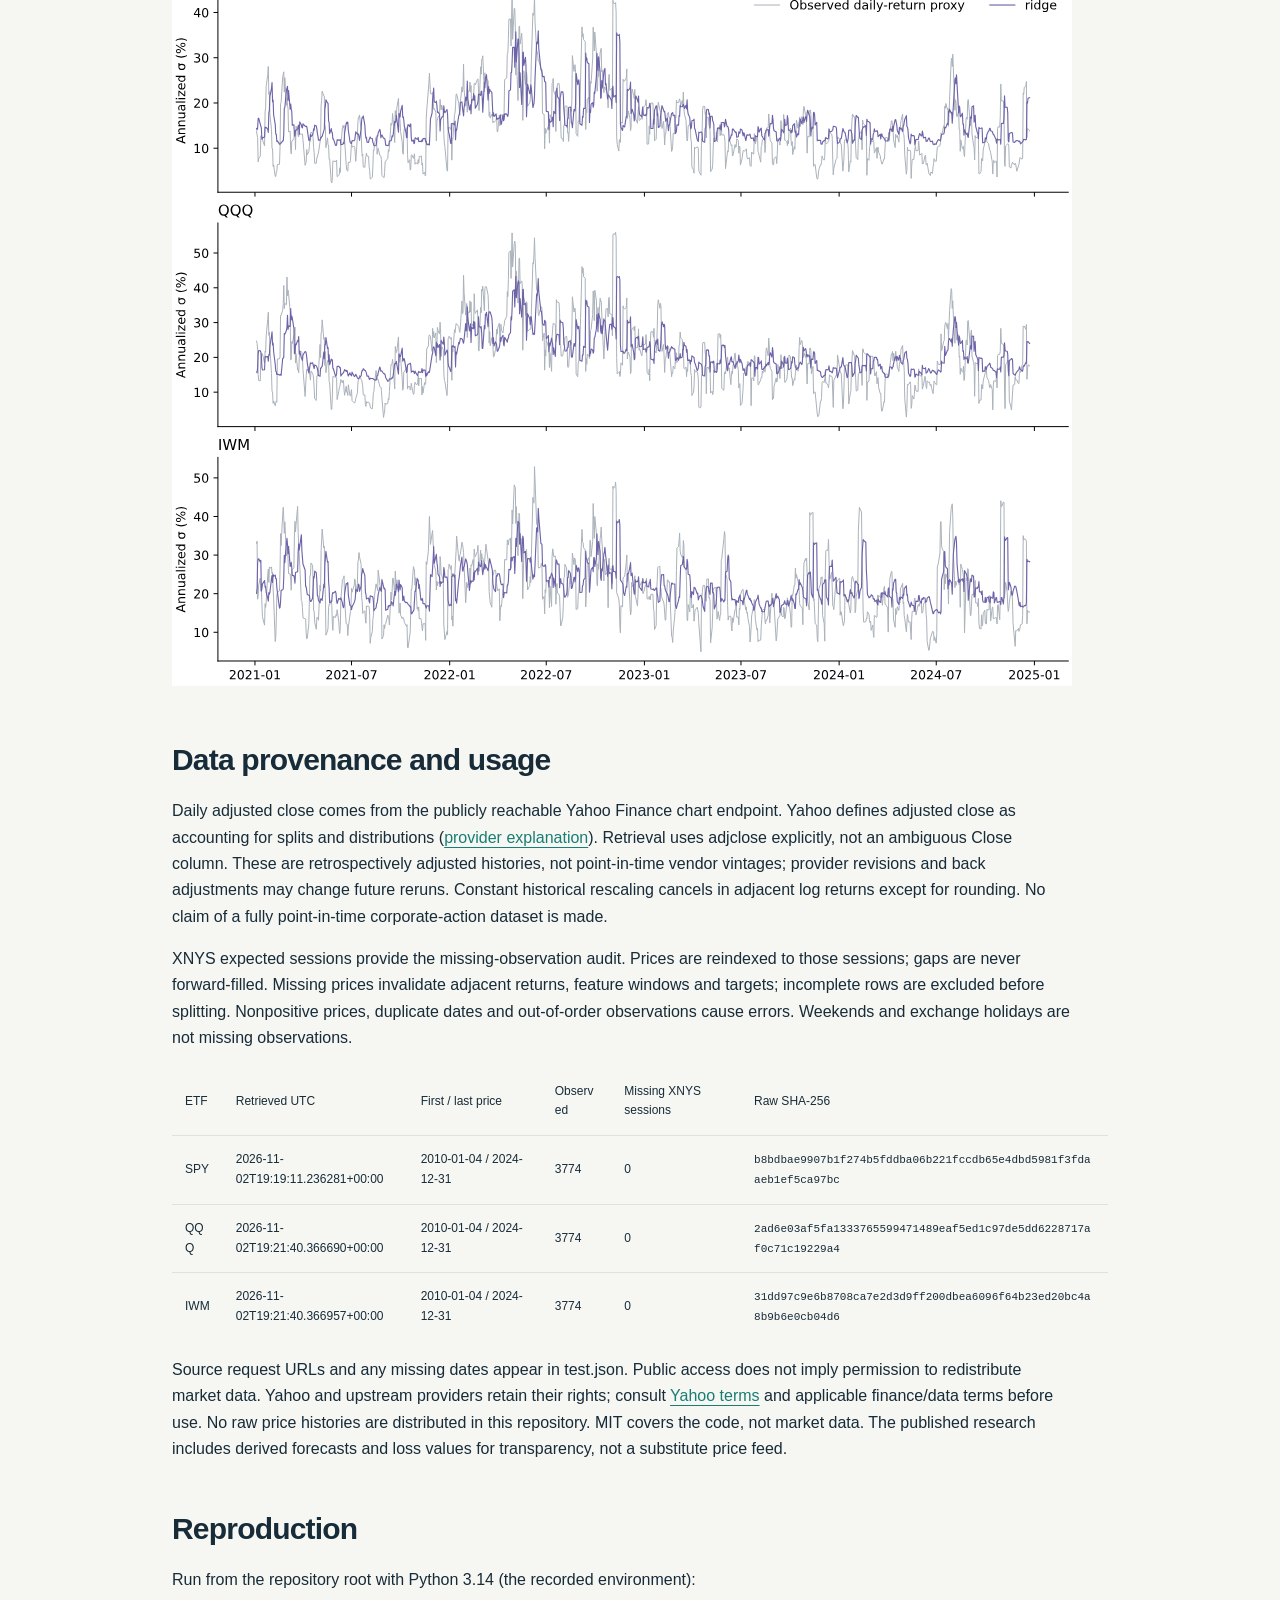
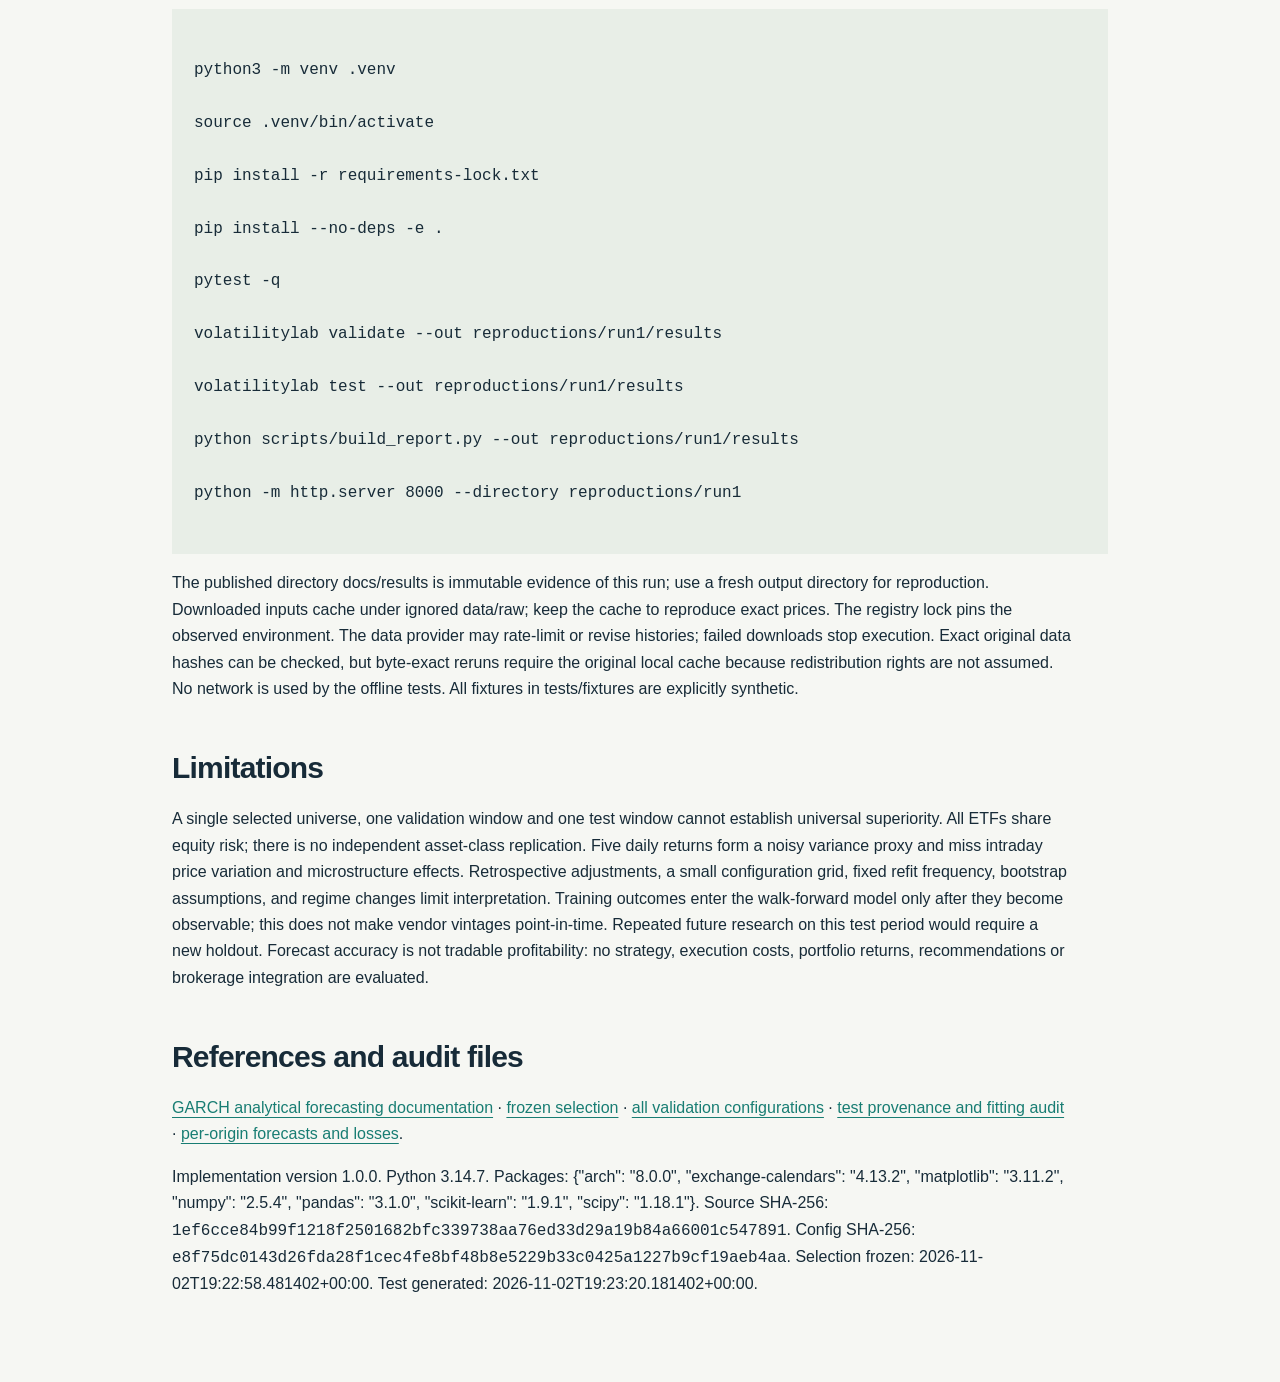
==== commit 2d790f77: "Make reproduced reports self-contained and derive findings from recorded artifacts" ====
--- a/docs/report.html
+++ b/docs/report.html
@@ -28,7 +28,7 @@
 </table></div>
 <p>Aggregate QLIKE: ridge: 0.3188; ewma: 0.3188; garch: 0.3195; historical: 0.3600.</p>
 <p>QLIKE is y/f − log(y/f) − 1; lower is better, and a perfect proxy forecast scores zero. It penalizes underprediction sharply. MSE is in decimal-return fourth-power units. Both metrics are averaged over identical forecast origins; failed candidates are ineligible during validation and final-test failures stop the run.</p>
-<h2>Comparison with the EWMA baseline</h2><p>Complexity shows no clear improvement over EWMA in this case study. Ridge leads aggregate QLIKE by only 0.0000824; EWMA has the lowest aggregate MSE. Neither ridge nor GARCH has a paired interval against EWMA excluding zero at any tested block length. These descriptive intervals do not establish equivalence.</p><p>This secondary comparison uses the already frozen test forecasts. It adds no model configurations, retuning, refits or test reruns. The original package source hash remains unchanged; scripts/compare_ewma.py records this additional reporting analysis.</p><div class="table-wrap"><table><tr><th>Model</th><th>Mean Δ vs EWMA</th><th>Block 5 CI</th><th>Block 20 CI</th><th>Block 60 CI</th></tr><tr><td>historical</td><td>0.0412074</td><td>[0.02256, 0.06362]</td><td>[0.01983, 0.06570]</td><td>[0.01916, 0.06886]</td></tr><tr><td>garch</td><td>0.0007059</td><td>[-0.01892, 0.01924]</td><td>[-0.02215, 0.02178]</td><td>[-0.02126, 0.01923]</td></tr><tr><td>ridge</td><td>-0.0000824</td><td>[-0.02774, 0.02610]</td><td>[-0.03185, 0.03147]</td><td>[-0.03315, 0.03038]</td></tr></table></div><h2>Dependence-aware uncertainty</h2>
+<h2>Comparison with the EWMA baseline</h2><p>RIDGE has the lowest equal-weight aggregate QLIKE (0.3187575); EWMA has the lowest aggregate MSE (5.338143e-07). No complex model has a descriptive paired interval entirely below zero at every tested block length in this case study; the evidence does not establish a consistent advantage over EWMA.</p><p>GARCH minus EWMA mean QLIKE is 0.0007059 (95% intervals: block 5: [-0.01892, 0.01924]; block 20: [-0.02215, 0.02178]; block 60: [-0.02126, 0.01923]). RIDGE minus EWMA mean QLIKE is -0.0000824 (95% intervals: block 5: [-0.02774, 0.02610]; block 20: [-0.03185, 0.03147]; block 60: [-0.03315, 0.03038]).</p><p>Negative differences favor the model. These are descriptive, selection-conditional intervals without multiple-comparison adjustment. Intervals containing zero do not establish equivalence or rule out useful gains elsewhere.</p><p>This secondary comparison uses the already frozen final-test forecasts to address both simple baselines. It introduces no new model configurations, refits, hyperparameter choices or test reruns. Code: scripts/compare_ewma.py. The primary source hash in frozen.json covers the package as evaluated; these reporting scripts are an additional transparent analysis of its outputs.</p><div class="table-wrap"><table><tr><th>Model</th><th>Mean Δ vs EWMA</th><th>Block 5 CI</th><th>Block 20 CI</th><th>Block 60 CI</th></tr><tr><td>historical</td><td>0.0412074</td><td>[0.02256, 0.06362]</td><td>[0.01983, 0.06570]</td><td>[0.01916, 0.06886]</td></tr><tr><td>garch</td><td>0.0007059</td><td>[-0.01892, 0.01924]</td><td>[-0.02215, 0.02178]</td><td>[-0.02126, 0.01923]</td></tr><tr><td>ridge</td><td>-0.0000824</td><td>[-0.02774, 0.02610]</td><td>[-0.03185, 0.03147]</td><td>[-0.03315, 0.03038]</td></tr></table></div><h2>Dependence-aware uncertainty</h2>
 <p>The paired statistic is each model’s QLIKE minus the selected historical baseline’s QLIKE, first averaged across ETFs for each date. A synchronized circular moving-block bootstrap resamples dates in blocks, preserving ETF correlation and local serial dependence from overlapping five-session targets. We use 2,000 replicates, seed 1729, and 95% percentile intervals at block lengths 5, 20 and 60. Negative deltas favor the model. These are descriptive, unadjusted intervals conditional on validation selection; they are not a multiple-testing-corrected discovery claim, and block length is a sensitivity assumption.</p>
 <div class="table-wrap"><table>
 <tr><td>Model</td><td>Mean Δ QLIKE</td><td>Block 5 CI</td><td>Block 20 CI</td><td>Block 60 CI</td></tr>
@@ -81,13 +81,13 @@
 
 pytest -q
 
-volatilitylab validate --out docs/reproduction
+volatilitylab validate --out reproductions/run1/results
 
-volatilitylab test --out docs/reproduction
+volatilitylab test --out reproductions/run1/results
 
-python scripts/build_report.py --out docs/reproduction
+python scripts/build_report.py --out reproductions/run1/results
 
-python -m http.server 8000 --directory docs
+python -m http.server 8000 --directory reproductions/run1
 
 </code></pre>
 <p>The published directory docs/results is immutable evidence of this run; use a fresh output directory for reproduction. Downloaded inputs cache under ignored data/raw; keep the cache to reproduce exact prices. The registry lock pins the observed environment. The data provider may rate-limit or revise histories; failed downloads stop execution. Exact original data hashes can be checked, but byte-exact reruns require the original local cache because redistribution rights are not assumed. No network is used by the offline tests. All fixtures in tests/fixtures are explicitly synthetic.</p>
